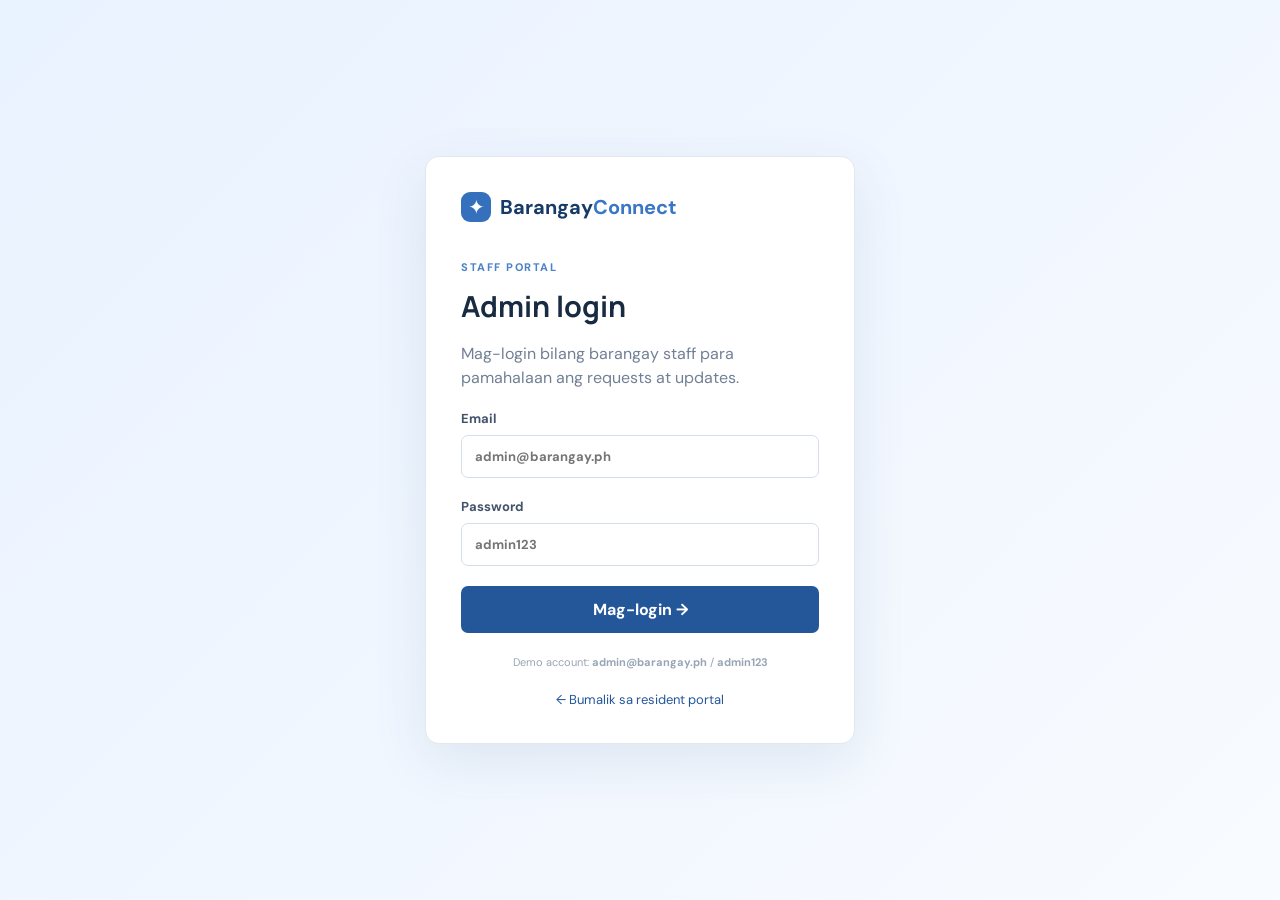
==== admin.html @ a7655b0b "Add barangay staff admin dashboard for requests and updates" ====
<!DOCTYPE html>
<html lang="tl">
<head>
  <meta charset="UTF-8" />
  <meta name="viewport" content="width=device-width, initial-scale=1.0" />
  <title>BarangayConnect | Admin Dashboard</title>
  <link rel="preconnect" href="https://fonts.googleapis.com">
  <link rel="preconnect" href="https://fonts.gstatic.com" crossorigin>
  <link href="https://fonts.googleapis.com/css2?family=DM+Sans:wght@400;500;600;700&family=Manrope:wght@700;800&display=swap" rel="stylesheet">
  <link rel="stylesheet" href="admin.css" />
</head>
<body>
  <div id="adminLogin" class="login-screen">
    <div class="login-box"><div class="brand"><span class="brand-mark">✦</span><b>Barangay<span>Connect</span></b></div><p class="eyebrow">STAFF PORTAL</p><h1>Admin login</h1><p class="muted">Mag-login bilang barangay staff para pamahalaan ang requests at updates.</p><label>Email<input id="adminEmail" type="email" placeholder="admin@barangay.ph"></label><label>Password<input id="adminPassword" type="password" placeholder="admin123"></label><button id="adminLoginBtn" class="primary full">Mag-login →</button><p class="demo">Demo account: <b>admin@barangay.ph</b> / <b>admin123</b></p><a href="index.html" class="back">← Bumalik sa resident portal</a></div>
  </div>
  <div id="adminApp" class="hidden">
    <header class="topbar"><div class="brand"><span class="brand-mark">✦</span><b>Barangay<span>Connect</span></b><span class="admin-badge">ADMIN</span></div><div class="admin-user">Barangay Staff <button id="logoutBtn" class="logout">Lumabas</button></div></header>
    <main class="admin-container">
      <div class="page-title"><div><p class="eyebrow">BARANGAY STAFF PORTAL</p><h1>Admin Dashboard</h1><p class="muted">Kontrolin ang document requests at mag-publish ng barangay updates.</p></div><a href="index.html" class="secondary">Tingnan ang public site ↗</a></div>
      <section class="stats"><div><small>Total requests</small><strong id="totalCount">0</strong></div><div><small>Pending</small><strong id="pendingCount">0</strong></div><div><small>In process</small><strong id="processCount">0</strong></div><div><small>Completed</small><strong id="completedCount">0</strong></div></section>
      <div class="dashboard-grid">
        <section class="panel requests-panel"><div class="panel-heading"><div><h2>Document requests</h2><p class="muted">I-review at i-update ang status ng requests.</p></div><select id="statusFilter"><option value="all">Lahat</option><option>Pending</option><option>In process</option><option>Completed</option></select></div><input id="searchRequests" class="search" placeholder="⌕  Maghanap sa requests..."/><div id="requestsList"></div></section>
        <section class="panel update-panel"><div class="panel-heading"><div><h2>Mag-publish ng update</h2><p class="muted">Ang ilalagay dito ay makikita sa public updates.</p></div></div><form id="updateForm"><label>Uri<select id="updateType"><option>PROJECT UPDATE</option><option>ANNOUNCEMENT</option><option>REPORT</option></select></label><label>Pamagat<input id="updateTitle" required placeholder="Hal. Road improvement sa Purok 3"></label><label>Detalye<textarea id="updateDetails" rows="4" required placeholder="Ilagay ang impormasyon para sa community..."></textarea></label><label>Petsa<input id="updateDate" type="date" required></label><button class="primary full">I-publish ang update</button></form></section>
      </div>
      <section class="panel published-panel"><div class="panel-heading"><div><h2>Published updates</h2><p class="muted">Mga update na ginawa ng barangay staff.</p></div></div><div id="updatesList"></div></section>
    </main>
  </div>
  <div id="toast" class="toast"></div><script src="admin.js"></script>
</body>
</html>
---- admin.css ----
:root{--navy:#173b68;--blue:#24579a;--ink:#182b42;--muted:#728096;--line:#e3e8ef;--green:#27835d;--orange:#e89045}*{box-sizing:border-box}body{margin:0;background:#f5f8fc;color:var(--ink);font-family:'DM Sans',sans-serif}h1,h2{font-family:Manrope,sans-serif}h1{font-size:36px;margin:0 0 8px}h2{font-size:19px;margin:0 0 6px}button,input,select,textarea{font:inherit}button{cursor:pointer;border:0}.hidden{display:none!important}.muted{color:var(--muted);line-height:1.5}.brand{display:flex;align-items:center;gap:9px;color:var(--navy);font-size:20px}.brand>span:nth-child(2) span,.brand b span{color:#3977c6}.brand-mark{display:grid;place-items:center;width:30px;height:30px;border-radius:9px;background:#3470bc;color:white}.eyebrow{font-size:11px;letter-spacing:1.5px;color:#4d83c6;font-weight:800;margin:0 0 12px}.login-screen{min-height:100vh;display:grid;place-items:center;padding:20px;background:linear-gradient(135deg,#e9f2ff,#f8fbff)}.login-box{background:#fff;width:min(430px,100%);padding:35px;border:1px solid var(--line);border-radius:14px;box-shadow:0 18px 55px #173b6818}.login-box .brand{margin-bottom:38px}.login-box h1{font-size:29px}.login-box label,.update-panel label{display:block;font-size:13px;font-weight:700;color:#43536a;margin:20px 0}.login-box input,.update-panel input,.update-panel select,.update-panel textarea,.search,.panel-heading select{display:block;width:100%;margin-top:8px;padding:12px 13px;border:1px solid #d6dfe9;border-radius:7px;background:#fff;outline:0}.primary{background:var(--blue);color:#fff;border-radius:7px;padding:13px 18px;font-weight:700}.primary:hover{background:#17457f}.full{width:100%}.demo{text-align:center;color:#98a5b5;font-size:11px;margin:22px 0}.back{display:block;text-align:center;color:var(--blue);font-size:13px;text-decoration:none}.topbar{height:74px;background:#fff;border-bottom:1px solid var(--line);display:flex;justify-content:space-between;align-items:center;padding:0 max(5%,calc((100% - 1180px)/2))}.admin-badge{font-size:10px;background:#e7f0ff;color:#3674bd;padding:5px 8px;border-radius:4px;font-weight:800}.admin-user{font-size:13px;font-weight:700;display:flex;align-items:center;gap:14px}.logout,.secondary{background:#eef2f7;color:#637289;padding:10px 13px;border-radius:7px;font-size:12px;text-decoration:none}.admin-container{max-width:1180px;margin:auto;padding:48px 25px 80px}.page-title{display:flex;justify-content:space-between;align-items:flex-end;margin-bottom:35px}.stats{display:grid;grid-template-columns:repeat(4,1fr);gap:14px;margin-bottom:25px}.stats>div{background:#fff;border:1px solid var(--line);border-radius:9px;padding:18px 20px}.stats small{display:block;color:var(--muted);font-size:12px;margin-bottom:8px}.stats strong{font:800 28px Manrope;color:var(--blue)}.dashboard-grid{display:grid;grid-template-columns:1.35fr .85fr;gap:18px;align-items:start}.panel{background:#fff;border:1px solid var(--line);border-radius:10px;padding:23px}.panel-heading{display:flex;justify-content:space-between;align-items:flex-start;gap:15px;margin-bottom:18px}.panel-heading select{width:125px;margin:0}.search{margin:0 0 15px}.request-row{border:1px solid var(--line);border-radius:8px;padding:15px;margin-top:10px}.request-info{display:flex;justify-content:space-between;gap:12px}.request-row h3{font-size:14px;margin:0 0 5px}.request-row small{font-size:11px;color:var(--muted)}.request-controls{display:flex;justify-content:space-between;align-items:center;gap:10px;margin-top:14px}.request-controls select{padding:8px;border:1px solid #d6dfe9;border-radius:6px;font-size:12px}.status{font-size:10px;font-weight:800;padding:6px 9px;border-radius:15px}.pending{background:#fff1cc;color:#a16e05}.in-process{background:#e2efff;color:#2870bd}.completed{background:#def3e5;color:#21794f}.update-panel h2{margin-bottom:5px}.published-panel{margin-top:18px}.published-item{display:flex;justify-content:space-between;gap:15px;align-items:flex-start;border-top:1px solid var(--line);padding:16px 0}.published-item:first-child{border-top:0}.published-item h3{font-size:14px;margin:7px 0}.published-item p{font-size:12px;color:var(--muted);margin:0;line-height:1.5}.tag{display:inline-block;font-size:10px;color:#3977c6;background:#e8f2ff;border-radius:4px;padding:5px 8px;font-weight:800}.delete-btn{background:#fff0f0;color:#bd5757;border-radius:6px;padding:8px 10px;font-size:11px}.toast{position:fixed;right:22px;bottom:22px;background:#173b68;color:#fff;padding:13px 17px;border-radius:7px;transform:translateY(100px);opacity:0;transition:.25s;font-size:13px}.toast.show{transform:translateY(0);opacity:1}@media(max-width:850px){.dashboard-grid{grid-template-columns:1fr}.stats{grid-template-columns:repeat(2,1fr)}.page-title{align-items:flex-start;flex-direction:column}.topbar{padding:0 18px}.admin-user{font-size:0}.admin-user .logout{font-size:12px}.admin-container{padding:30px 16px}.request-info{flex-direction:column}}
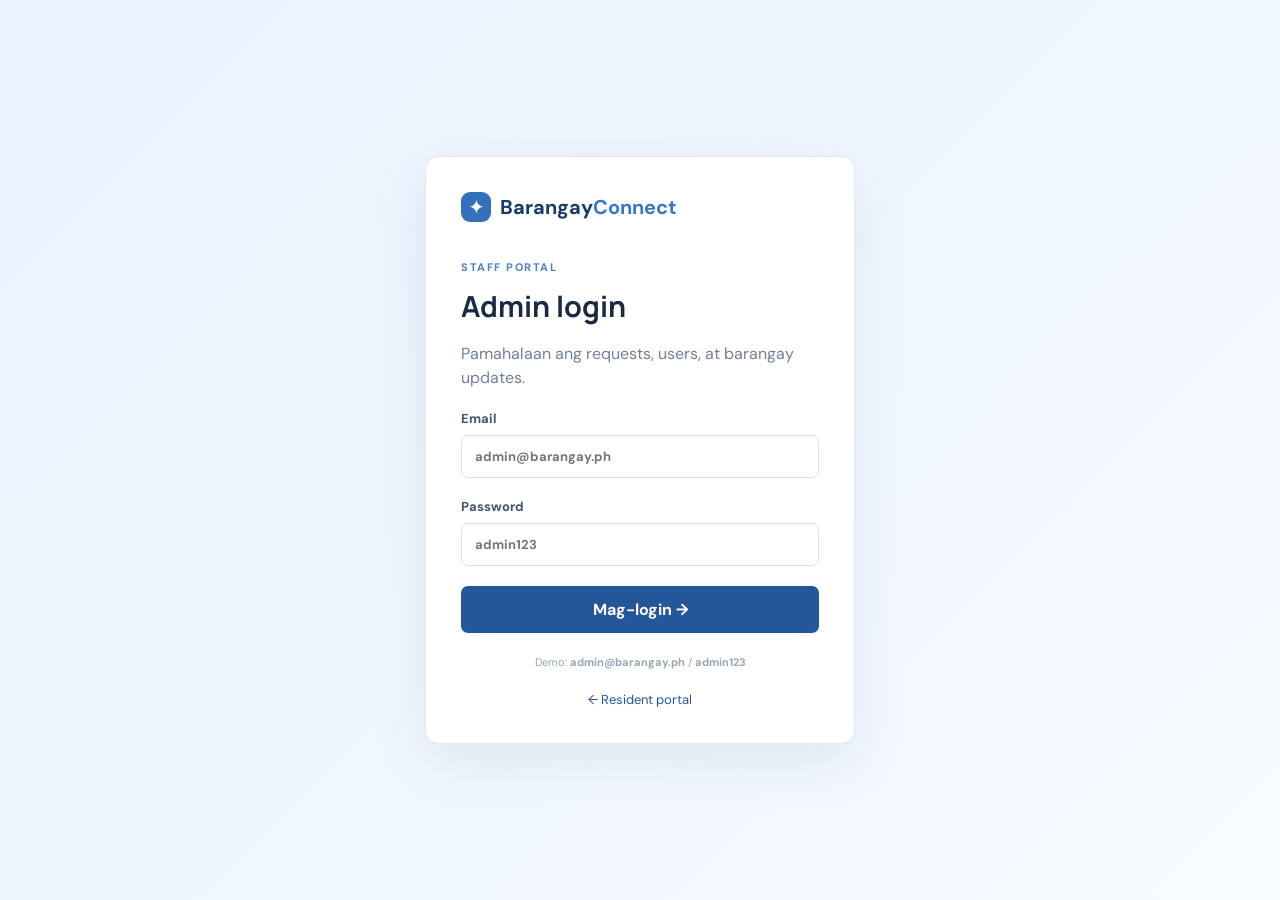
==== commit e037d9f0: "Build separate citizen and admin portals with settings and user management" ====
--- a/admin.html
+++ b/admin.html
@@ -1,30 +1,8 @@
 <!DOCTYPE html>
-<html lang="tl">
-<head>
-  <meta charset="UTF-8" />
-  <meta name="viewport" content="width=device-width, initial-scale=1.0" />
-  <title>BarangayConnect | Admin Dashboard</title>
-  <link rel="preconnect" href="https://fonts.googleapis.com">
-  <link rel="preconnect" href="https://fonts.gstatic.com" crossorigin>
-  <link href="https://fonts.googleapis.com/css2?family=DM+Sans:wght@400;500;600;700&family=Manrope:wght@700;800&display=swap" rel="stylesheet">
-  <link rel="stylesheet" href="admin.css" />
-</head>
-<body>
-  <div id="adminLogin" class="login-screen">
-    <div class="login-box"><div class="brand"><span class="brand-mark">✦</span><b>Barangay<span>Connect</span></b></div><p class="eyebrow">STAFF PORTAL</p><h1>Admin login</h1><p class="muted">Mag-login bilang barangay staff para pamahalaan ang requests at updates.</p><label>Email<input id="adminEmail" type="email" placeholder="admin@barangay.ph"></label><label>Password<input id="adminPassword" type="password" placeholder="admin123"></label><button id="adminLoginBtn" class="primary full">Mag-login →</button><p class="demo">Demo account: <b>admin@barangay.ph</b> / <b>admin123</b></p><a href="index.html" class="back">← Bumalik sa resident portal</a></div>
-  </div>
-  <div id="adminApp" class="hidden">
-    <header class="topbar"><div class="brand"><span class="brand-mark">✦</span><b>Barangay<span>Connect</span></b><span class="admin-badge">ADMIN</span></div><div class="admin-user">Barangay Staff <button id="logoutBtn" class="logout">Lumabas</button></div></header>
-    <main class="admin-container">
-      <div class="page-title"><div><p class="eyebrow">BARANGAY STAFF PORTAL</p><h1>Admin Dashboard</h1><p class="muted">Kontrolin ang document requests at mag-publish ng barangay updates.</p></div><a href="index.html" class="secondary">Tingnan ang public site ↗</a></div>
-      <section class="stats"><div><small>Total requests</small><strong id="totalCount">0</strong></div><div><small>Pending</small><strong id="pendingCount">0</strong></div><div><small>In process</small><strong id="processCount">0</strong></div><div><small>Completed</small><strong id="completedCount">0</strong></div></section>
-      <div class="dashboard-grid">
-        <section class="panel requests-panel"><div class="panel-heading"><div><h2>Document requests</h2><p class="muted">I-review at i-update ang status ng requests.</p></div><select id="statusFilter"><option value="all">Lahat</option><option>Pending</option><option>In process</option><option>Completed</option></select></div><input id="searchRequests" class="search" placeholder="⌕  Maghanap sa requests..."/><div id="requestsList"></div></section>
-        <section class="panel update-panel"><div class="panel-heading"><div><h2>Mag-publish ng update</h2><p class="muted">Ang ilalagay dito ay makikita sa public updates.</p></div></div><form id="updateForm"><label>Uri<select id="updateType"><option>PROJECT UPDATE</option><option>ANNOUNCEMENT</option><option>REPORT</option></select></label><label>Pamagat<input id="updateTitle" required placeholder="Hal. Road improvement sa Purok 3"></label><label>Detalye<textarea id="updateDetails" rows="4" required placeholder="Ilagay ang impormasyon para sa community..."></textarea></label><label>Petsa<input id="updateDate" type="date" required></label><button class="primary full">I-publish ang update</button></form></section>
-      </div>
-      <section class="panel published-panel"><div class="panel-heading"><div><h2>Published updates</h2><p class="muted">Mga update na ginawa ng barangay staff.</p></div></div><div id="updatesList"></div></section>
-    </main>
-  </div>
-  <div id="toast" class="toast"></div><script src="admin.js"></script>
-</body>
-</html>
+<html lang="tl"><head><meta charset="UTF-8"><meta name="viewport" content="width=device-width,initial-scale=1"><title>BarangayConnect | Admin Portal</title><link rel="preconnect" href="https://fonts.googleapis.com"><link href="https://fonts.googleapis.com/css2?family=DM+Sans:wght@400;500;600;700&family=Manrope:wght@700;800&display=swap" rel="stylesheet"><link rel="stylesheet" href="admin.css"></head><body>
+<div id="adminLogin" class="login-screen"><div class="login-box"><div class="brand"><span class="brand-mark">✦</span><b>Barangay<span>Connect</span></b></div><p class="eyebrow">STAFF PORTAL</p><h1>Admin login</h1><p class="muted">Pamahalaan ang requests, users, at barangay updates.</p><label>Email<input id="adminEmail" type="email" placeholder="admin@barangay.ph"></label><label>Password<input id="adminPassword" type="password" placeholder="admin123"></label><button id="adminLoginBtn" class="primary full">Mag-login →</button><p class="demo">Demo: <b>admin@barangay.ph</b> / <b>admin123</b></p><a href="index.html" class="back">← Resident portal</a></div></div>
+<div id="adminApp" class="hidden"><header class="topbar"><div class="brand"><span class="brand-mark">✦</span><b>Barangay<span>Connect</span></b><span class="admin-badge">ADMIN</span></div><nav><button class="nav active" data-section="dashboard">Dashboard</button><button class="nav" data-section="users">User management</button><button class="nav" data-section="settings">Settings</button></nav><div class="admin-user"><span id="adminName">Barangay Admin</span><button id="logoutBtn" class="logout">Lumabas</button></div></header><main class="admin-container">
+<section id="dashboardSection" class="admin-section"><div class="page-title"><div><p class="eyebrow">BARANGAY STAFF PORTAL</p><h1>Admin Dashboard</h1><p class="muted">Kontrolin ang document requests at mag-publish ng updates.</p></div><a href="index.html" class="secondary">Public site ↗</a></div><section class="stats"><div><small>Total requests</small><strong id="totalCount">0</strong></div><div><small>Pending</small><strong id="pendingCount">0</strong></div><div><small>In process</small><strong id="processCount">0</strong></div><div><small>Completed</small><strong id="completedCount">0</strong></div></section><div class="dashboard-grid"><section class="panel"><div class="panel-heading"><div><h2>Document requests</h2><p class="muted">I-review at i-update ang status.</p></div><select id="statusFilter"><option value="all">Lahat</option><option>Pending</option><option>In process</option><option>Completed</option></select></div><input id="searchRequests" class="search" placeholder="⌕ Maghanap sa requests..."><div id="requestsList"></div></section><section class="panel"><h2>Mag-publish ng update</h2><p class="muted">Makikita ito sa public Barangay Updates.</p><form id="updateForm"><label>Uri<select id="updateType"><option>PROJECT UPDATE</option><option>ANNOUNCEMENT</option><option>REPORT</option></select></label><label>Pamagat<input id="updateTitle" required placeholder="Road improvement sa Purok 3"></label><label>Detalye<textarea id="updateDetails" rows="4" required></textarea></label><label>Petsa<input id="updateDate" type="date" required></label><button class="primary full">I-publish ang update</button></form></section></div><section class="panel published-panel"><h2>Published updates</h2><div id="updatesList"></div></section></section>
+<section id="usersSection" class="admin-section hidden"><div class="page-title"><div><p class="eyebrow">ACCESS CONTROL</p><h1>User management</h1><p class="muted">Tingnan at pamahalaan ang registered citizens at admins.</p></div><button class="primary" id="addUserBtn">+ Add user</button></div><section class="panel"><div class="table-tools"><input id="searchUsers" class="search" placeholder="⌕ Maghanap ng user..."><select id="roleFilter"><option value="all">Lahat ng role</option><option value="admin">Admin</option><option value="citizen">Citizen</option></select></div><div class="table-wrap"><table><thead><tr><th>Name</th><th>Email</th><th>Role</th><th>Actions</th></tr></thead><tbody id="usersList"></tbody></table></div></section></section>
+<section id="settingsSection" class="admin-section hidden"><div class="page-title"><div><p class="eyebrow">ACCOUNT SETTINGS</p><h1>Admin settings</h1><p class="muted">I-update ang account details ng kasalukuyang admin.</p></div></div><section class="panel narrow"><h2>Palitan ang password</h2><form id="adminPasswordForm"><label>Current password<input id="adminCurrentPassword" type="password" required></label><label>New password<input id="adminNewPassword" type="password" minlength="6" required></label><label>Ulitin ang bagong password<input id="adminNewPassword2" type="password" minlength="6" required></label><button class="primary">I-save ang password</button></form></section></section>
+</main></div><div id="userModal" class="modal hidden"><div class="modal-box"><button class="modal-close">×</button><p class="eyebrow">USER ACCOUNT</p><h2 id="userModalTitle">Add user</h2><form id="userForm"><label>Full name<input id="userNameInput" required></label><label>Email<input id="userEmailInput" type="email" required></label><label>Role<select id="userRoleInput"><option value="citizen">Citizen</option><option value="admin">Admin</option></select></label><label>Temporary password<input id="userPasswordInput" minlength="6" required></label><div class="actions"><button type="button" class="secondary modal-close">Cancel</button><button class="primary">Save user</button></div></form></div></div><div id="toast" class="toast"></div><script src="admin.js"></script></body></html>
--- a/admin.css
+++ b/admin.css
@@ -1 +1 @@
-:root{--navy:#173b68;--blue:#24579a;--ink:#182b42;--muted:#728096;--line:#e3e8ef;--green:#27835d;--orange:#e89045}*{box-sizing:border-box}body{margin:0;background:#f5f8fc;color:var(--ink);font-family:'DM Sans',sans-serif}h1,h2{font-family:Manrope,sans-serif}h1{font-size:36px;margin:0 0 8px}h2{font-size:19px;margin:0 0 6px}button,input,select,textarea{font:inherit}button{cursor:pointer;border:0}.hidden{display:none!important}.muted{color:var(--muted);line-height:1.5}.brand{display:flex;align-items:center;gap:9px;color:var(--navy);font-size:20px}.brand>span:nth-child(2) span,.brand b span{color:#3977c6}.brand-mark{display:grid;place-items:center;width:30px;height:30px;border-radius:9px;background:#3470bc;color:white}.eyebrow{font-size:11px;letter-spacing:1.5px;color:#4d83c6;font-weight:800;margin:0 0 12px}.login-screen{min-height:100vh;display:grid;place-items:center;padding:20px;background:linear-gradient(135deg,#e9f2ff,#f8fbff)}.login-box{background:#fff;width:min(430px,100%);padding:35px;border:1px solid var(--line);border-radius:14px;box-shadow:0 18px 55px #173b6818}.login-box .brand{margin-bottom:38px}.login-box h1{font-size:29px}.login-box label,.update-panel label{display:block;font-size:13px;font-weight:700;color:#43536a;margin:20px 0}.login-box input,.update-panel input,.update-panel select,.update-panel textarea,.search,.panel-heading select{display:block;width:100%;margin-top:8px;padding:12px 13px;border:1px solid #d6dfe9;border-radius:7px;background:#fff;outline:0}.primary{background:var(--blue);color:#fff;border-radius:7px;padding:13px 18px;font-weight:700}.primary:hover{background:#17457f}.full{width:100%}.demo{text-align:center;color:#98a5b5;font-size:11px;margin:22px 0}.back{display:block;text-align:center;color:var(--blue);font-size:13px;text-decoration:none}.topbar{height:74px;background:#fff;border-bottom:1px solid var(--line);display:flex;justify-content:space-between;align-items:center;padding:0 max(5%,calc((100% - 1180px)/2))}.admin-badge{font-size:10px;background:#e7f0ff;color:#3674bd;padding:5px 8px;border-radius:4px;font-weight:800}.admin-user{font-size:13px;font-weight:700;display:flex;align-items:center;gap:14px}.logout,.secondary{background:#eef2f7;color:#637289;padding:10px 13px;border-radius:7px;font-size:12px;text-decoration:none}.admin-container{max-width:1180px;margin:auto;padding:48px 25px 80px}.page-title{display:flex;justify-content:space-between;align-items:flex-end;margin-bottom:35px}.stats{display:grid;grid-template-columns:repeat(4,1fr);gap:14px;margin-bottom:25px}.stats>div{background:#fff;border:1px solid var(--line);border-radius:9px;padding:18px 20px}.stats small{display:block;color:var(--muted);font-size:12px;margin-bottom:8px}.stats strong{font:800 28px Manrope;color:var(--blue)}.dashboard-grid{display:grid;grid-template-columns:1.35fr .85fr;gap:18px;align-items:start}.panel{background:#fff;border:1px solid var(--line);border-radius:10px;padding:23px}.panel-heading{display:flex;justify-content:space-between;align-items:flex-start;gap:15px;margin-bottom:18px}.panel-heading select{width:125px;margin:0}.search{margin:0 0 15px}.request-row{border:1px solid var(--line);border-radius:8px;padding:15px;margin-top:10px}.request-info{display:flex;justify-content:space-between;gap:12px}.request-row h3{font-size:14px;margin:0 0 5px}.request-row small{font-size:11px;color:var(--muted)}.request-controls{display:flex;justify-content:space-between;align-items:center;gap:10px;margin-top:14px}.request-controls select{padding:8px;border:1px solid #d6dfe9;border-radius:6px;font-size:12px}.status{font-size:10px;font-weight:800;padding:6px 9px;border-radius:15px}.pending{background:#fff1cc;color:#a16e05}.in-process{background:#e2efff;color:#2870bd}.completed{background:#def3e5;color:#21794f}.update-panel h2{margin-bottom:5px}.published-panel{margin-top:18px}.published-item{display:flex;justify-content:space-between;gap:15px;align-items:flex-start;border-top:1px solid var(--line);padding:16px 0}.published-item:first-child{border-top:0}.published-item h3{font-size:14px;margin:7px 0}.published-item p{font-size:12px;color:var(--muted);margin:0;line-height:1.5}.tag{display:inline-block;font-size:10px;color:#3977c6;background:#e8f2ff;border-radius:4px;padding:5px 8px;font-weight:800}.delete-btn{background:#fff0f0;color:#bd5757;border-radius:6px;padding:8px 10px;font-size:11px}.toast{position:fixed;right:22px;bottom:22px;background:#173b68;color:#fff;padding:13px 17px;border-radius:7px;transform:translateY(100px);opacity:0;transition:.25s;font-size:13px}.toast.show{transform:translateY(0);opacity:1}@media(max-width:850px){.dashboard-grid{grid-template-columns:1fr}.stats{grid-template-columns:repeat(2,1fr)}.page-title{align-items:flex-start;flex-direction:column}.topbar{padding:0 18px}.admin-user{font-size:0}.admin-user .logout{font-size:12px}.admin-container{padding:30px 16px}.request-info{flex-direction:column}}
+:root{--navy:#173b68;--blue:#24579a;--ink:#182b42;--muted:#728096;--line:#e3e8ef;--green:#27835d;--orange:#e89045}*{box-sizing:border-box}body{margin:0;background:#f5f8fc;color:var(--ink);font-family:'DM Sans',sans-serif}h1,h2{font-family:Manrope,sans-serif}h1{font-size:36px;margin:0 0 8px}h2{font-size:19px;margin:0 0 6px}button,input,select,textarea{font:inherit}button{cursor:pointer;border:0}.hidden{display:none!important}.muted{color:var(--muted);line-height:1.5}.brand{display:flex;align-items:center;gap:9px;color:var(--navy);font-size:20px}.brand b span{color:#3977c6}.brand-mark{display:grid;place-items:center;width:30px;height:30px;border-radius:9px;background:#3470bc;color:#fff}.eyebrow{font-size:11px;letter-spacing:1.5px;color:#4d83c6;font-weight:800;margin:0 0 12px}.login-screen{min-height:100vh;display:grid;place-items:center;padding:20px;background:linear-gradient(135deg,#e9f2ff,#f8fbff)}.login-box{background:#fff;width:min(430px,100%);padding:35px;border:1px solid var(--line);border-radius:14px;box-shadow:0 18px 55px #173b6818}.login-box .brand{margin-bottom:38px}.login-box h1{font-size:29px}.login-box label,.panel label{display:block;font-size:13px;font-weight:700;color:#43536a;margin:20px 0}.login-box input,.panel input,.panel select,.panel textarea,.search,.panel-heading select{display:block;width:100%;margin-top:8px;padding:12px 13px;border:1px solid #d6dfe9;border-radius:7px;background:#fff;outline:0}.primary{background:var(--blue);color:#fff;border-radius:7px;padding:13px 18px;font-weight:700}.full{width:100%}.demo{text-align:center;color:#98a5b5;font-size:11px;margin:22px 0}.back{display:block;text-align:center;color:var(--blue);font-size:13px;text-decoration:none}.topbar{min-height:74px;background:#fff;border-bottom:1px solid var(--line);display:flex;align-items:center;gap:35px;padding:12px max(5%,calc((100% - 1180px)/2));flex-wrap:wrap}.topbar nav{display:flex;gap:4px;flex:1}.nav{background:none;padding:12px;color:#718095;font-weight:700;border-bottom:2px solid transparent}.nav.active,.nav:hover{color:var(--blue);border-bottom-color:var(--blue)}.admin-badge{font-size:10px;background:#e7f0ff;color:#3674bd;padding:5px 8px;border-radius:4px;font-weight:800}.admin-user{font-size:13px;font-weight:700;display:flex;align-items:center;gap:14px}.logout,.secondary{background:#eef2f7;color:#637289;padding:10px 13px;border-radius:7px;font-size:12px;text-decoration:none}.admin-container{max-width:1180px;margin:auto;padding:48px 25px 80px}.page-title{display:flex;justify-content:space-between;align-items:flex-end;margin-bottom:35px}.stats{display:grid;grid-template-columns:repeat(4,1fr);gap:14px;margin-bottom:25px}.stats>div{background:#fff;border:1px solid var(--line);border-radius:9px;padding:18px 20px}.stats small{display:block;color:var(--muted);font-size:12px;margin-bottom:8px}.stats strong{font:800 28px Manrope;color:var(--blue)}.dashboard-grid{display:grid;grid-template-columns:1.35fr .85fr;gap:18px;align-items:start}.panel{background:#fff;border:1px solid var(--line);border-radius:10px;padding:23px}.panel-heading,.table-tools{display:flex;justify-content:space-between;align-items:flex-start;gap:15px;margin-bottom:18px}.panel-heading select{width:125px;margin:0}.search{margin:0 0 15px}.request-row{border:1px solid var(--line);border-radius:8px;padding:15px;margin-top:10px}.request-info{display:flex;justify-content:space-between;gap:12px}.request-row h3{font-size:14px;margin:0 0 5px}.request-row small,.published-item small{font-size:11px;color:var(--muted)}.request-controls{display:flex;justify-content:space-between;align-items:center;gap:10px;margin-top:14px}.request-controls select{padding:8px;border:1px solid #d6dfe9;border-radius:6px;font-size:12px}.status,.role{font-size:10px;font-weight:800;padding:6px 9px;border-radius:15px}.pending{background:#fff1cc;color:#a16e05}.in-process{background:#e2efff;color:#2870bd}.completed{background:#def3e5;color:#21794f}.published-panel{margin-top:18px}.published-item{display:flex;justify-content:space-between;gap:15px;align-items:flex-start;border-top:1px solid var(--line);padding:16px 0}.published-item:first-child{border-top:0}.published-item h3{font-size:14px;margin:7px 0}.published-item p{font-size:12px;color:var(--muted);margin:0 0 5px;line-height:1.5}.tag{display:inline-block;font-size:10px;color:#3977c6;background:#e8f2ff;border-radius:4px;padding:5px 8px;font-weight:800}.table-wrap{overflow:auto}table{width:100%;border-collapse:collapse;font-size:13px}th,td{text-align:left;border-bottom:1px solid var(--line);padding:14px 10px}th{font-size:11px;color:var(--muted);text-transform:uppercase}.role.admin{background:#e7f0ff;color:#286ab0}.role.citizen{background:#e2f4ea;color:#21794f}.small-btn{border:0;border-radius:6px;background:#eaf2ff;color:#286ab0;padding:7px 10px;font-size:11px}.small-btn.danger{background:#fff0f0;color:#bd5757}.small-btn:disabled{opacity:.45;cursor:not-allowed}.narrow{max-width:520px}.modal{position:fixed;inset:0;background:#102a4a88;display:grid;place-items:center;padding:20px;z-index:5}.modal-box{background:#fff;border-radius:12px;padding:30px;width:min(470px,100%);position:relative}.modal-close{position:absolute;right:15px;top:10px;background:none;font-size:24px;color:#789}.actions{display:flex;justify-content:flex-end;gap:10px;margin-top:20px}.toast{position:fixed;right:22px;bottom:22px;background:var(--navy);color:#fff;padding:13px 17px;border-radius:7px;transform:translateY(100px);opacity:0;transition:.25s;font-size:13px;z-index:10}.toast.show{transform:translateY(0);opacity:1}@media(max-width:900px){.topbar{gap:10px}.topbar nav{order:3;flex-basis:100%;overflow:auto}.dashboard-grid{grid-template-columns:1fr}.stats{grid-template-columns:repeat(2,1fr)}.page-title{align-items:flex-start;flex-direction:column}}@media(max-width:560px){.stats{grid-template-columns:1fr}.admin-user span{display:none}.admin-container{padding:30px 16px}.request-info{flex-direction:column}}
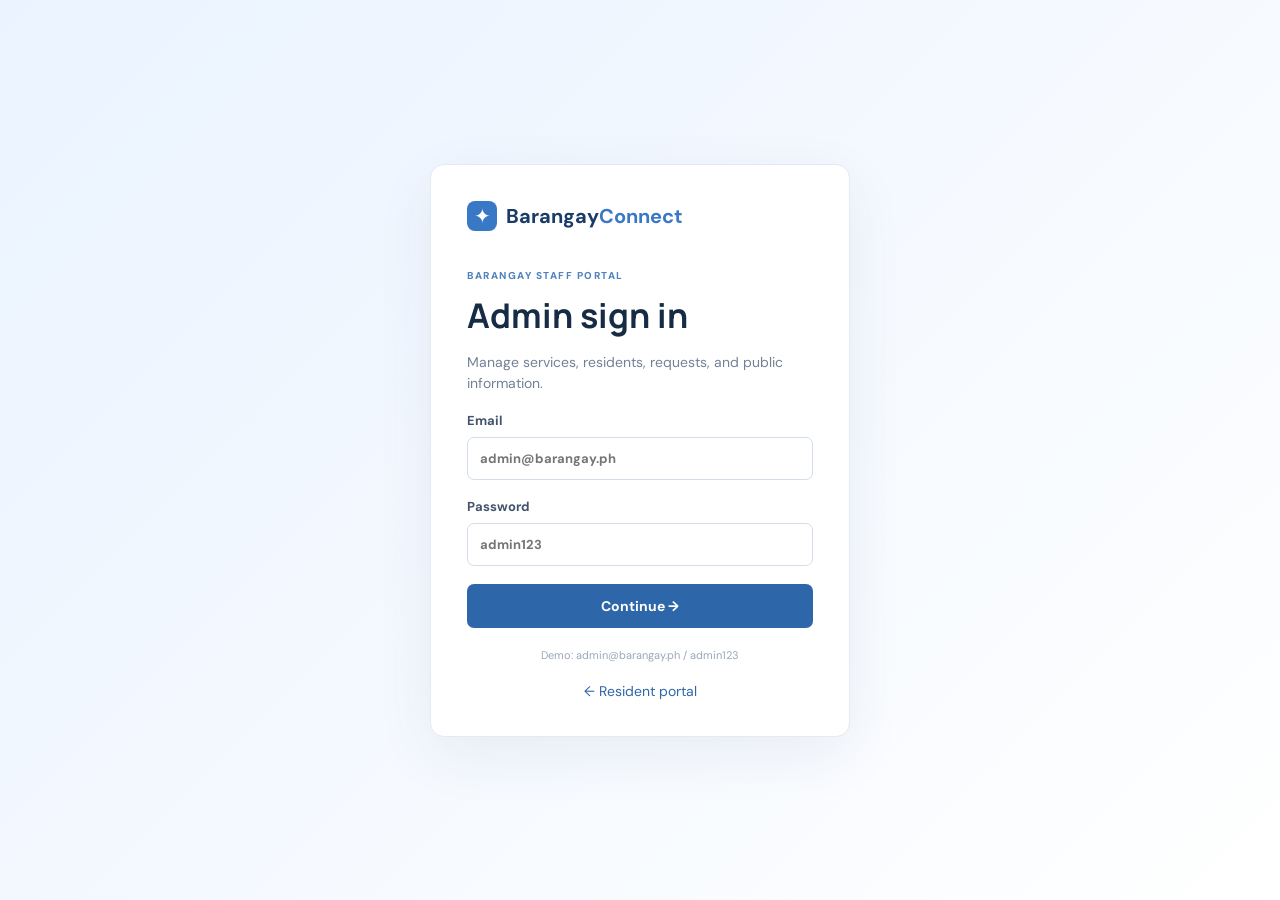
==== commit cf373405: "Polish admin and citizen dashboards and add certificate upload/download workflow" ====
--- a/admin.html
+++ b/admin.html
@@ -1,8 +1 @@
-<!DOCTYPE html>
-<html lang="tl"><head><meta charset="UTF-8"><meta name="viewport" content="width=device-width,initial-scale=1"><title>BarangayConnect | Admin Portal</title><link rel="preconnect" href="https://fonts.googleapis.com"><link href="https://fonts.googleapis.com/css2?family=DM+Sans:wght@400;500;600;700&family=Manrope:wght@700;800&display=swap" rel="stylesheet"><link rel="stylesheet" href="admin.css"></head><body>
-<div id="adminLogin" class="login-screen"><div class="login-box"><div class="brand"><span class="brand-mark">✦</span><b>Barangay<span>Connect</span></b></div><p class="eyebrow">STAFF PORTAL</p><h1>Admin login</h1><p class="muted">Pamahalaan ang requests, users, at barangay updates.</p><label>Email<input id="adminEmail" type="email" placeholder="admin@barangay.ph"></label><label>Password<input id="adminPassword" type="password" placeholder="admin123"></label><button id="adminLoginBtn" class="primary full">Mag-login →</button><p class="demo">Demo: <b>admin@barangay.ph</b> / <b>admin123</b></p><a href="index.html" class="back">← Resident portal</a></div></div>
-<div id="adminApp" class="hidden"><header class="topbar"><div class="brand"><span class="brand-mark">✦</span><b>Barangay<span>Connect</span></b><span class="admin-badge">ADMIN</span></div><nav><button class="nav active" data-section="dashboard">Dashboard</button><button class="nav" data-section="users">User management</button><button class="nav" data-section="settings">Settings</button></nav><div class="admin-user"><span id="adminName">Barangay Admin</span><button id="logoutBtn" class="logout">Lumabas</button></div></header><main class="admin-container">
-<section id="dashboardSection" class="admin-section"><div class="page-title"><div><p class="eyebrow">BARANGAY STAFF PORTAL</p><h1>Admin Dashboard</h1><p class="muted">Kontrolin ang document requests at mag-publish ng updates.</p></div><a href="index.html" class="secondary">Public site ↗</a></div><section class="stats"><div><small>Total requests</small><strong id="totalCount">0</strong></div><div><small>Pending</small><strong id="pendingCount">0</strong></div><div><small>In process</small><strong id="processCount">0</strong></div><div><small>Completed</small><strong id="completedCount">0</strong></div></section><div class="dashboard-grid"><section class="panel"><div class="panel-heading"><div><h2>Document requests</h2><p class="muted">I-review at i-update ang status.</p></div><select id="statusFilter"><option value="all">Lahat</option><option>Pending</option><option>In process</option><option>Completed</option></select></div><input id="searchRequests" class="search" placeholder="⌕ Maghanap sa requests..."><div id="requestsList"></div></section><section class="panel"><h2>Mag-publish ng update</h2><p class="muted">Makikita ito sa public Barangay Updates.</p><form id="updateForm"><label>Uri<select id="updateType"><option>PROJECT UPDATE</option><option>ANNOUNCEMENT</option><option>REPORT</option></select></label><label>Pamagat<input id="updateTitle" required placeholder="Road improvement sa Purok 3"></label><label>Detalye<textarea id="updateDetails" rows="4" required></textarea></label><label>Petsa<input id="updateDate" type="date" required></label><button class="primary full">I-publish ang update</button></form></section></div><section class="panel published-panel"><h2>Published updates</h2><div id="updatesList"></div></section></section>
-<section id="usersSection" class="admin-section hidden"><div class="page-title"><div><p class="eyebrow">ACCESS CONTROL</p><h1>User management</h1><p class="muted">Tingnan at pamahalaan ang registered citizens at admins.</p></div><button class="primary" id="addUserBtn">+ Add user</button></div><section class="panel"><div class="table-tools"><input id="searchUsers" class="search" placeholder="⌕ Maghanap ng user..."><select id="roleFilter"><option value="all">Lahat ng role</option><option value="admin">Admin</option><option value="citizen">Citizen</option></select></div><div class="table-wrap"><table><thead><tr><th>Name</th><th>Email</th><th>Role</th><th>Actions</th></tr></thead><tbody id="usersList"></tbody></table></div></section></section>
-<section id="settingsSection" class="admin-section hidden"><div class="page-title"><div><p class="eyebrow">ACCOUNT SETTINGS</p><h1>Admin settings</h1><p class="muted">I-update ang account details ng kasalukuyang admin.</p></div></div><section class="panel narrow"><h2>Palitan ang password</h2><form id="adminPasswordForm"><label>Current password<input id="adminCurrentPassword" type="password" required></label><label>New password<input id="adminNewPassword" type="password" minlength="6" required></label><label>Ulitin ang bagong password<input id="adminNewPassword2" type="password" minlength="6" required></label><button class="primary">I-save ang password</button></form></section></section>
-</main></div><div id="userModal" class="modal hidden"><div class="modal-box"><button class="modal-close">×</button><p class="eyebrow">USER ACCOUNT</p><h2 id="userModalTitle">Add user</h2><form id="userForm"><label>Full name<input id="userNameInput" required></label><label>Email<input id="userEmailInput" type="email" required></label><label>Role<select id="userRoleInput"><option value="citizen">Citizen</option><option value="admin">Admin</option></select></label><label>Temporary password<input id="userPasswordInput" minlength="6" required></label><div class="actions"><button type="button" class="secondary modal-close">Cancel</button><button class="primary">Save user</button></div></form></div></div><div id="toast" class="toast"></div><script src="admin.js"></script></body></html>
+<!doctype html><html lang="tl"><head><meta charset="utf-8"><meta name="viewport" content="width=device-width,initial-scale=1"><title>BarangayConnect — Admin</title><link rel="preconnect" href="https://fonts.googleapis.com"><link href="https://fonts.googleapis.com/css2?family=DM+Sans:wght@400;500;600;700&family=Manrope:wght@700;800&display=swap" rel="stylesheet"><link rel="stylesheet" href="admin.css"></head><body><div id="login" class="login"><div class="login-card"><div class="brand"><span>✦</span><b>Barangay<span>Connect</span></b></div><small class="eyebrow">BARANGAY STAFF PORTAL</small><h1>Admin sign in</h1><p class="muted">Manage services, residents, requests, and public information.</p><label>Email<input id="email" type="email" placeholder="admin@barangay.ph"></label><label>Password<input id="password" type="password" placeholder="admin123"></label><button id="loginBtn" class="primary full">Continue →</button><p class="hint">Demo: admin@barangay.ph / admin123</p><a href="index.html">← Resident portal</a></div></div><div id="app" class="hidden"><header class="header"><div class="brand"><span>✦</span><b>Barangay<span>Connect</span></b><i>ADMIN</i></div><nav><button class="active" data-tab="overview">Overview</button><button data-tab="requests">Requests</button><button data-tab="documents">Documents</button><button data-tab="users">Residents</button><button data-tab="settings">Settings</button></nav><div class="profile"><span id="adminName">Barangay Admin</span><button id="logout">Log out</button></div></header><main><div class="topline"><div><small class="eyebrow">BARANGAY MANAGEMENT</small><h1 id="title">Good morning, Admin.</h1><p class="muted">Here is today's service activity at a glance.</p></div><span class="date" id="today"></span></div><section id="overview" class="tab"><div class="metrics"><div><small>Total requests</small><strong id="total">0</strong><span>all time</span></div><div><small>Needs action</small><strong id="pending">0</strong><span class="warn">pending requests</span></div><div><small>In process</small><strong id="processing">0</strong><span>being reviewed</span></div><div><small>Completed</small><strong id="completed">0</strong><span class="success">resolved requests</span></div></div><div class="columns"><section class="card"><div class="card-head"><div><h2>Recent requests</h2><p class="muted">Review and update citizen submissions.</p></div><button class="outline" data-go="requests">View all</button></div><div id="recentRequests"></div></section><section class="card"><div class="card-head"><div><h2>Quick publish</h2><p class="muted">Share an update with the community.</p></div></div><form id="updateForm"><label>Category<select id="type"><option>PROJECT UPDATE</option><option>ANNOUNCEMENT</option><option>REPORT</option></select></label><label>Headline<input id="headline" required placeholder="Quarterly barangay assembly"></label><label>Details<textarea id="details" rows="3" required placeholder="Write a clear public update..."></textarea></label><button class="primary full">Publish update</button></form></section></div><section class="card updates"><div class="card-head"><div><h2>Published updates</h2><p class="muted">Information currently visible to residents.</p></div></div><div id="updates"></div></section></section><section id="requests" class="tab hidden"><section class="card"><div class="card-head"><div><small class="eyebrow">SERVICE DESK</small><h2>All document requests</h2></div><select id="filter"><option value="all">All statuses</option><option>Pending</option><option>In process</option><option>Completed</option></select></div><input id="search" class="search" placeholder="Search by request, ID, or purpose"><div id="allRequests"></div></section></section><section id="documents" class="tab hidden"><section class="card"><div class="card-head"><div><small class="eyebrow">CERTIFICATE CENTER</small><h2>Upload certificate or file</h2><p class="muted">Upload a completed document for a citizen request. The resident can download it from the Citizen Document Center.</p></div></div><form id="fileForm" class="upload-form"><label>Request ID<input id="fileRequest" required placeholder="REQ-2026-001"></label><label>Document title<input id="fileTitle" required placeholder="Certificate of Indigency"></label><label>Select file<input id="fileInput" type="file" accept=".pdf,.doc,.docx,.jpg,.jpeg,.png" required></label><button class="primary">Upload document</button></form></section><section class="card"><h2>Uploaded documents</h2><div id="files"></div></section></section><section id="users" class="tab hidden"><section class="card"><div class="card-head"><div><small class="eyebrow">ACCESS CONTROL</small><h2>Registered accounts</h2></div><button id="newUser" class="primary">+ Add account</button></div><input id="userSearch" class="search" placeholder="Search residents and admins"><div class="table-wrap"><table><thead><tr><th>Name</th><th>Email</th><th>Role</th><th>Action</th></tr></thead><tbody id="userRows"></tbody></table></div></section></section><section id="settings" class="tab hidden"><section class="card narrow"><small class="eyebrow">ACCOUNT SETTINGS</small><h2>Change admin password</h2><form id="passwordForm"><label>Current password<input id="oldPass" type="password" required></label><label>New password<input id="newPass" type="password" minlength="6" required></label><label>Confirm new password<input id="newPass2" type="password" minlength="6" required></label><button class="primary">Save password</button></form></section></section></main></div><div id="toast" class="toast"></div><script src="admin.js"></script></body></html>
--- a/admin.css
+++ b/admin.css
@@ -1 +1 @@
-:root{--navy:#173b68;--blue:#24579a;--ink:#182b42;--muted:#728096;--line:#e3e8ef;--green:#27835d;--orange:#e89045}*{box-sizing:border-box}body{margin:0;background:#f5f8fc;color:var(--ink);font-family:'DM Sans',sans-serif}h1,h2{font-family:Manrope,sans-serif}h1{font-size:36px;margin:0 0 8px}h2{font-size:19px;margin:0 0 6px}button,input,select,textarea{font:inherit}button{cursor:pointer;border:0}.hidden{display:none!important}.muted{color:var(--muted);line-height:1.5}.brand{display:flex;align-items:center;gap:9px;color:var(--navy);font-size:20px}.brand b span{color:#3977c6}.brand-mark{display:grid;place-items:center;width:30px;height:30px;border-radius:9px;background:#3470bc;color:#fff}.eyebrow{font-size:11px;letter-spacing:1.5px;color:#4d83c6;font-weight:800;margin:0 0 12px}.login-screen{min-height:100vh;display:grid;place-items:center;padding:20px;background:linear-gradient(135deg,#e9f2ff,#f8fbff)}.login-box{background:#fff;width:min(430px,100%);padding:35px;border:1px solid var(--line);border-radius:14px;box-shadow:0 18px 55px #173b6818}.login-box .brand{margin-bottom:38px}.login-box h1{font-size:29px}.login-box label,.panel label{display:block;font-size:13px;font-weight:700;color:#43536a;margin:20px 0}.login-box input,.panel input,.panel select,.panel textarea,.search,.panel-heading select{display:block;width:100%;margin-top:8px;padding:12px 13px;border:1px solid #d6dfe9;border-radius:7px;background:#fff;outline:0}.primary{background:var(--blue);color:#fff;border-radius:7px;padding:13px 18px;font-weight:700}.full{width:100%}.demo{text-align:center;color:#98a5b5;font-size:11px;margin:22px 0}.back{display:block;text-align:center;color:var(--blue);font-size:13px;text-decoration:none}.topbar{min-height:74px;background:#fff;border-bottom:1px solid var(--line);display:flex;align-items:center;gap:35px;padding:12px max(5%,calc((100% - 1180px)/2));flex-wrap:wrap}.topbar nav{display:flex;gap:4px;flex:1}.nav{background:none;padding:12px;color:#718095;font-weight:700;border-bottom:2px solid transparent}.nav.active,.nav:hover{color:var(--blue);border-bottom-color:var(--blue)}.admin-badge{font-size:10px;background:#e7f0ff;color:#3674bd;padding:5px 8px;border-radius:4px;font-weight:800}.admin-user{font-size:13px;font-weight:700;display:flex;align-items:center;gap:14px}.logout,.secondary{background:#eef2f7;color:#637289;padding:10px 13px;border-radius:7px;font-size:12px;text-decoration:none}.admin-container{max-width:1180px;margin:auto;padding:48px 25px 80px}.page-title{display:flex;justify-content:space-between;align-items:flex-end;margin-bottom:35px}.stats{display:grid;grid-template-columns:repeat(4,1fr);gap:14px;margin-bottom:25px}.stats>div{background:#fff;border:1px solid var(--line);border-radius:9px;padding:18px 20px}.stats small{display:block;color:var(--muted);font-size:12px;margin-bottom:8px}.stats strong{font:800 28px Manrope;color:var(--blue)}.dashboard-grid{display:grid;grid-template-columns:1.35fr .85fr;gap:18px;align-items:start}.panel{background:#fff;border:1px solid var(--line);border-radius:10px;padding:23px}.panel-heading,.table-tools{display:flex;justify-content:space-between;align-items:flex-start;gap:15px;margin-bottom:18px}.panel-heading select{width:125px;margin:0}.search{margin:0 0 15px}.request-row{border:1px solid var(--line);border-radius:8px;padding:15px;margin-top:10px}.request-info{display:flex;justify-content:space-between;gap:12px}.request-row h3{font-size:14px;margin:0 0 5px}.request-row small,.published-item small{font-size:11px;color:var(--muted)}.request-controls{display:flex;justify-content:space-between;align-items:center;gap:10px;margin-top:14px}.request-controls select{padding:8px;border:1px solid #d6dfe9;border-radius:6px;font-size:12px}.status,.role{font-size:10px;font-weight:800;padding:6px 9px;border-radius:15px}.pending{background:#fff1cc;color:#a16e05}.in-process{background:#e2efff;color:#2870bd}.completed{background:#def3e5;color:#21794f}.published-panel{margin-top:18px}.published-item{display:flex;justify-content:space-between;gap:15px;align-items:flex-start;border-top:1px solid var(--line);padding:16px 0}.published-item:first-child{border-top:0}.published-item h3{font-size:14px;margin:7px 0}.published-item p{font-size:12px;color:var(--muted);margin:0 0 5px;line-height:1.5}.tag{display:inline-block;font-size:10px;color:#3977c6;background:#e8f2ff;border-radius:4px;padding:5px 8px;font-weight:800}.table-wrap{overflow:auto}table{width:100%;border-collapse:collapse;font-size:13px}th,td{text-align:left;border-bottom:1px solid var(--line);padding:14px 10px}th{font-size:11px;color:var(--muted);text-transform:uppercase}.role.admin{background:#e7f0ff;color:#286ab0}.role.citizen{background:#e2f4ea;color:#21794f}.small-btn{border:0;border-radius:6px;background:#eaf2ff;color:#286ab0;padding:7px 10px;font-size:11px}.small-btn.danger{background:#fff0f0;color:#bd5757}.small-btn:disabled{opacity:.45;cursor:not-allowed}.narrow{max-width:520px}.modal{position:fixed;inset:0;background:#102a4a88;display:grid;place-items:center;padding:20px;z-index:5}.modal-box{background:#fff;border-radius:12px;padding:30px;width:min(470px,100%);position:relative}.modal-close{position:absolute;right:15px;top:10px;background:none;font-size:24px;color:#789}.actions{display:flex;justify-content:flex-end;gap:10px;margin-top:20px}.toast{position:fixed;right:22px;bottom:22px;background:var(--navy);color:#fff;padding:13px 17px;border-radius:7px;transform:translateY(100px);opacity:0;transition:.25s;font-size:13px;z-index:10}.toast.show{transform:translateY(0);opacity:1}@media(max-width:900px){.topbar{gap:10px}.topbar nav{order:3;flex-basis:100%;overflow:auto}.dashboard-grid{grid-template-columns:1fr}.stats{grid-template-columns:repeat(2,1fr)}.page-title{align-items:flex-start;flex-direction:column}}@media(max-width:560px){.stats{grid-template-columns:1fr}.admin-user span{display:none}.admin-container{padding:30px 16px}.request-info{flex-direction:column}}
+:root{--navy:#183b68;--blue:#2e67a9;--ink:#162b44;--muted:#738197;--line:#e4eaf1;--bg:#f6f8fb;--green:#237b56;--orange:#bd741f}*{box-sizing:border-box}body{margin:0;background:var(--bg);color:var(--ink);font:14px 'DM Sans',sans-serif}h1,h2{font-family:Manrope;margin:0 0 8px}h1{font-size:34px}h2{font-size:20px}.hidden{display:none!important}button,input,select,textarea{font:inherit}button{cursor:pointer;border:0}.muted{color:var(--muted);line-height:1.5}.eyebrow{display:block;color:#5082bd;font-size:10px;font-weight:800;letter-spacing:1.5px;margin-bottom:10px}.brand{display:flex;align-items:center;gap:9px;color:var(--navy);font-size:20px}.brand>span{display:grid;place-items:center;background:#3978c5;color:white;border-radius:8px;width:30px;height:30px}.brand b span{color:#3978c5}.brand i{font-style:normal;font-size:10px;background:#e6f0ff;color:#3672b8;padding:5px 8px;border-radius:5px}.login{min-height:100vh;display:grid;place-items:center;background:linear-gradient(135deg,#eaf3ff,#fff);padding:20px}.login-card{width:min(420px,100%);padding:36px;background:#fff;border:1px solid var(--line);border-radius:14px;box-shadow:0 18px 60px #173b6812}.login-card .brand{margin-bottom:38px}.login-card label,.card label{display:block;font-weight:700;font-size:13px;color:#42546b;margin:18px 0}.login-card input,.card input,.card select,.card textarea,.search{width:100%;display:block;margin-top:8px;padding:12px;border:1px solid #d4deea;border-radius:7px;background:#fff;outline:0}.primary{background:var(--blue);color:#fff;border-radius:7px;padding:13px 18px;font-weight:700}.primary:hover{background:#1d4c85}.full{width:100%}.hint{text-align:center;color:#9aa8b8;font-size:11px;margin:20px 0}.login-card a{display:block;text-align:center;color:var(--blue);text-decoration:none}.header{min-height:72px;background:#fff;border-bottom:1px solid var(--line);display:flex;align-items:center;gap:38px;padding:10px max(4%,calc((100% - 1240px)/2));flex-wrap:wrap}.header nav{display:flex;gap:3px;flex:1}.header nav button{background:none;padding:16px 12px;color:var(--muted);font-weight:700;border-bottom:2px solid transparent}.header nav button.active,.header nav button:hover{color:var(--blue);border-bottom-color:var(--blue)}.profile{display:flex;gap:13px;align-items:center;font-weight:700;font-size:12px}.profile button{background:#eef2f7;color:#607087;padding:9px 12px;border-radius:6px}.admin-container,main{max-width:1240px;margin:auto;padding:48px 25px 80px}.topline{display:flex;justify-content:space-between;align-items:end;margin-bottom:34px}.date{color:var(--muted);font-size:12px}.metrics{display:grid;grid-template-columns:repeat(4,1fr);gap:14px;margin-bottom:22px}.metrics>div{background:#fff;border:1px solid var(--line);padding:18px 20px;border-radius:9px}.metrics small,.metrics span{display:block;color:var(--muted);font-size:11px}.metrics strong{display:block;font:800 29px Manrope;color:var(--navy);margin:6px 0}.metrics .warn{color:var(--orange)}.metrics .success{color:var(--green)}.columns{display:grid;grid-template-columns:1.3fr .9fr;gap:18px}.card{background:#fff;border:1px solid var(--line);border-radius:10px;padding:23px;margin-bottom:18px}.card-head{display:flex;justify-content:space-between;gap:15px;align-items:start;margin-bottom:18px}.outline{background:#edf3fb;color:var(--blue);padding:9px 12px;border-radius:6px;font-size:12px;font-weight:700}.request,.file,.update{border-top:1px solid var(--line);padding:15px 0;display:flex;justify-content:space-between;align-items:center;gap:15px}.request:first-child,.file:first-child,.update:first-child{border-top:0}.request b,.file b,.update b{display:block;font-size:13px}.request small,.file small{display:block;color:var(--muted);font-size:11px;margin-top:5px}.request select{padding:8px;border:1px solid #d5dfeb;border-radius:6px;font-size:12px}.pill,.role{padding:5px 9px;border-radius:15px;font-size:10px;font-weight:800}.pending{background:#fff0cf;color:#a66f05}.in-process{background:#e5f0ff;color:#286db4}.completed{background:#def3e7;color:#24794f}.update span{display:inline-block;background:#e7f1ff;color:#3677bd;padding:5px 7px;border-radius:4px;font-size:10px;font-weight:800}.update p{color:var(--muted);font-size:12px;margin:5px 0;line-height:1.45}.delete{background:#fff0f0;color:#b85858;padding:7px 9px;border-radius:6px;font-size:11px}.upload-form{display:grid;grid-template-columns:1fr 1fr;gap:0 16px}.upload-form label:last-of-type,.upload-form button{grid-column:span 2}.narrow{max-width:550px}.table-wrap{overflow:auto}table{width:100%;border-collapse:collapse}th,td{text-align:left;border-bottom:1px solid var(--line);padding:14px 9px;font-size:13px}th{font-size:10px;color:var(--muted);text-transform:uppercase}.role.admin{background:#e7f0ff;color:#286db4}.role.citizen{background:#def3e7;color:#24794f}.toast{position:fixed;right:22px;bottom:22px;background:var(--navy);color:#fff;padding:13px 17px;border-radius:7px;opacity:0;transform:translateY(80px);transition:.25s}.toast.show{opacity:1;transform:translateY(0)}@media(max-width:900px){.header{gap:10px}.header nav{order:3;flex-basis:100%;overflow:auto}.columns{grid-template-columns:1fr}.metrics{grid-template-columns:repeat(2,1fr)}.topline{align-items:start;flex-direction:column;gap:10px}}@media(max-width:540px){.metrics{grid-template-columns:1fr}.upload-form{display:block}.admin-container,main{padding:30px 16px}.profile span{display:none}}
